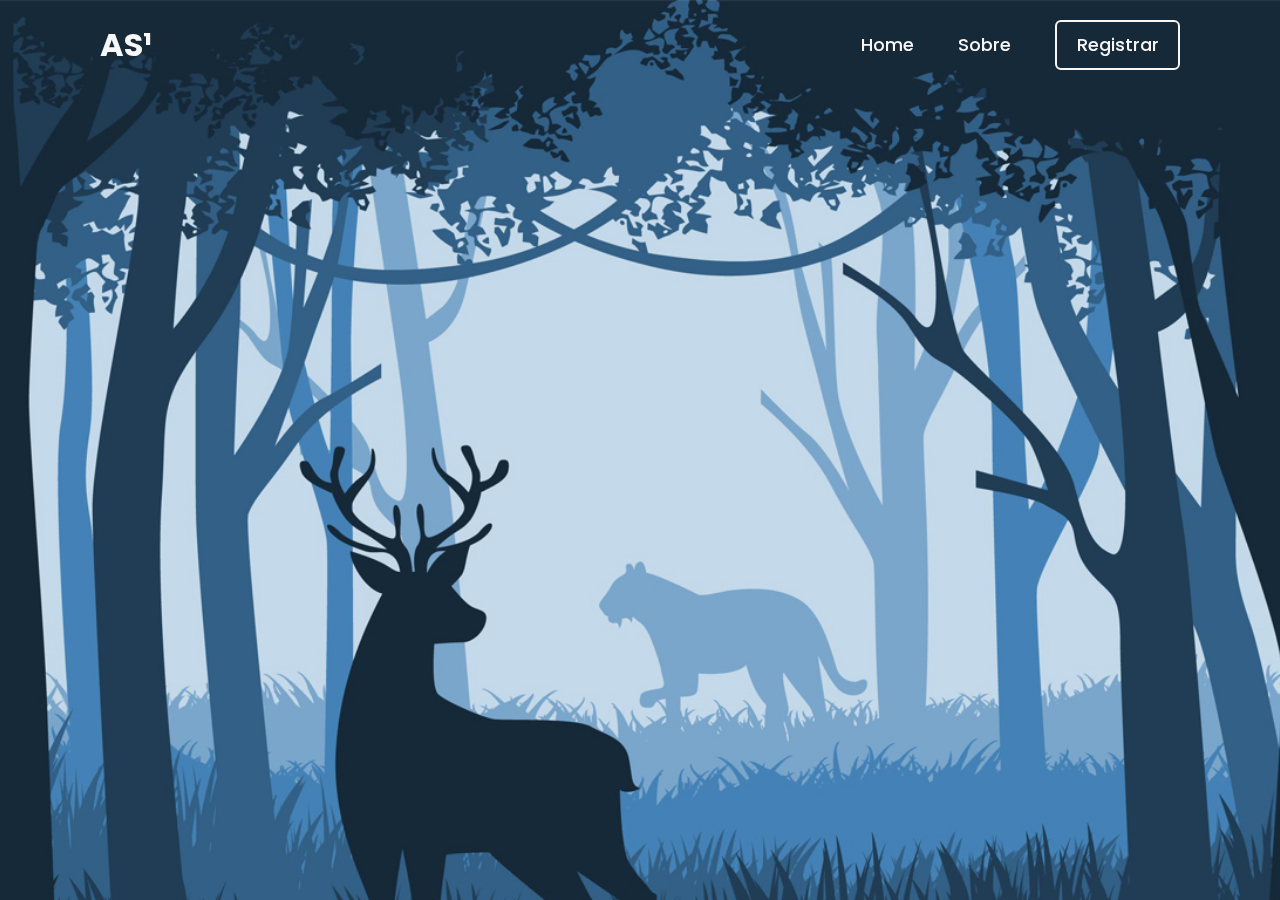
==== index.html @ bbdf2660 "Primeiro commit" ====
<!DOCTYPE html>
<html lang="pt-br">
<head>
    <meta charset="UTF-8">
    <meta name="viewport" content="width=device-width, initial-scale=1.0">
    <link rel="stylesheet" href="/styles/style.css">
    <link rel="stylesheet" href="https://cdnjs.cloudflare.com/ajax/libs/font-awesome/4.7.0/css/font-awesome.css" integrity="sha512-5A8nwdMOWrSz20fDsjczgUidUBR8liPYU+WymTZP1lmY9G6Oc7HlZv156XqnsgNUzTyMefFTcsFH/tnJE/+xBg==" crossorigin="anonymous" referrerpolicy="no-referrer" />
    <title>AS1 Home</title>
</head>
<body>
    <script src="scripts/header.js"></script>


</body>
</html>
---- styles/style.css ----
@import url('https://fonts.googleapis.com/css2?family=Poppins:wght@300;400;500;600;700;800;900&display=swap');

@import url('/styles/header.css');
@import url('/styles/form.css');

:root {
    --cor-primaria: #f7f7f7;
    --cor-secundaria: #162938;
    --cor-terciaria: #2c516b;
}

* {
    margin: 0;
    padding: 0;
    box-sizing: border-box;
    font-family: 'Poppins', sans-serif;
}

header {
    position: fixed;
    top: 0;
    left: 0;
    width: 100%;
    padding: 20px 100px;
    display: flex;
    justify-content: space-between;
    align-items: center;
    user-select: none;
}

body {
    display: flex;
    justify-content: center;
    align-items: center;
    min-height: 100vh;
    background: url('../assets/background.jpg') no-repeat;
    background-size: cover;
    background-position: center;
}

.conteiner {
    position: relative;
    width: 440px;
    height: 520px;
    background: transparent;
    border: 2px solid rgba(255,255,255, .5);
    border-radius: 20px;
    backdrop-filter: blur(20px);
    box-shadow: 0 0 30px rgba(0, 0, 0, .5);
    display: flex;
    justify-content: center;
    align-items: center;
    overflow: hidden;
    user-select: none;
    transform: scale(1);
    transition: transform .5s ease, height .2s ease;
}

.conteudo-conteiner {
    width: 100%;
    height: 100%;
    padding: 10px 40px;
}

.conteudo-conteiner h2 {
    font-size: 2em;
    color: var(--cor-secundaria);
    text-align: center;
}

.conteiner .icone-fechar {
    position: absolute;
    top: 0;
    right: 0;
    width: 45px;
    height: 45px;
    background: var(--cor-secundaria);
    font-size: 2em;
    color: var(--cor-primaria);
    display: flex;
    justify-content: center;
    align-items: center;
    border-bottom-left-radius: 20px;
    cursor: pointer;
    z-index: 1;
    transition: .2s;
    text-decoration: none;
}

.icone-fechar:hover {
    background: var(--cor-terciaria);
}

.conteiner.conteiner-about{
    display: flex;
    flex-direction: column;
    justify-content: space-between;
    width: 800px;
    height: 440px;
    user-select: text;
}

.about-conteudo {
    width: 100%;
    height: 100%;
    padding: 10px 40px;
}

.about-conteudo h2 {
    font-size: 2em;
    color: var(--cor-secundaria);
    text-align: left;
}
.about-conteudo p {
    margin-top: 10px;
    color: var(--cor-secundaria);
    text-align: justify;
}
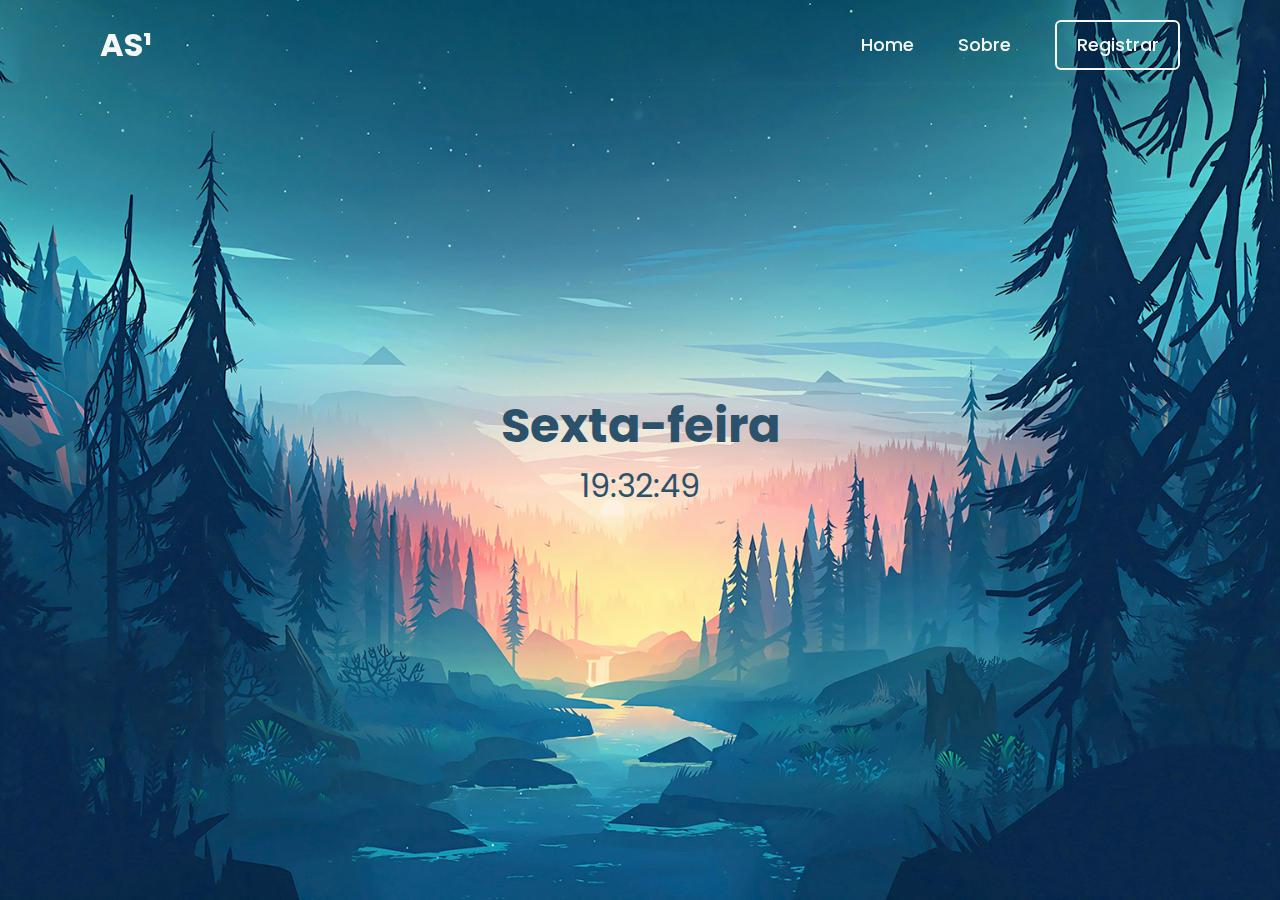
==== commit 673a7d1f: "Ultima Att AS1 WEB" ====
--- a/index.html
+++ b/index.html
@@ -8,8 +8,13 @@
     <title>AS1 Home</title>
 </head>
 <body>
+    
+    
+    <div id="conteudo-index">
+        <h2 id="diaSemana"></h2>
+        <p id="dataHora"></p>
+    </div>
     <script src="scripts/header.js"></script>
-
-
+    <script src="scripts/index.js"></script>
 </body>
 </html>--- a/styles/style.css
+++ b/styles/style.css
@@ -39,6 +39,7 @@
 }
 
 .conteiner {
+    top: -50px;
     position: relative;
     width: 440px;
     height: 520px;
@@ -52,8 +53,6 @@
     align-items: center;
     overflow: hidden;
     user-select: none;
-    transform: scale(1);
-    transition: transform .5s ease, height .2s ease;
 }
 
 .conteudo-conteiner {
@@ -91,19 +90,31 @@
     background: var(--cor-terciaria);
 }
 
+
+/* INDEX DIA E HORA CSS */
+#conteudo-index{
+    text-align: center;
+    font-size: 2em;
+    color: var(--cor-terciaria);
+}
+
+
+/* ABOUT CSS */
 .conteiner.conteiner-about{
+    top: 2px;
     display: flex;
     flex-direction: column;
     justify-content: space-between;
-    width: 800px;
-    height: 440px;
-    user-select: text;
+    width: 620px;
+    height: 620px;
+    user-select: none;
+    backdrop-filter: blur(75px);
 }
 
 .about-conteudo {
     width: 100%;
     height: 100%;
-    padding: 10px 40px;
+    padding: 20px 40px;
 }
 
 .about-conteudo h2 {
@@ -112,7 +123,15 @@
     text-align: left;
 }
 .about-conteudo p {
+    font-weight: 600;
     margin-top: 10px;
     color: var(--cor-secundaria);
     text-align: justify;
-}+}
+
+.conteiner.conteiner-about input{
+    margin-bottom: 20px;
+    accent-color: var(--cor-secundaria);
+    margin-right: 3px;
+    cursor: pointer;
+}
